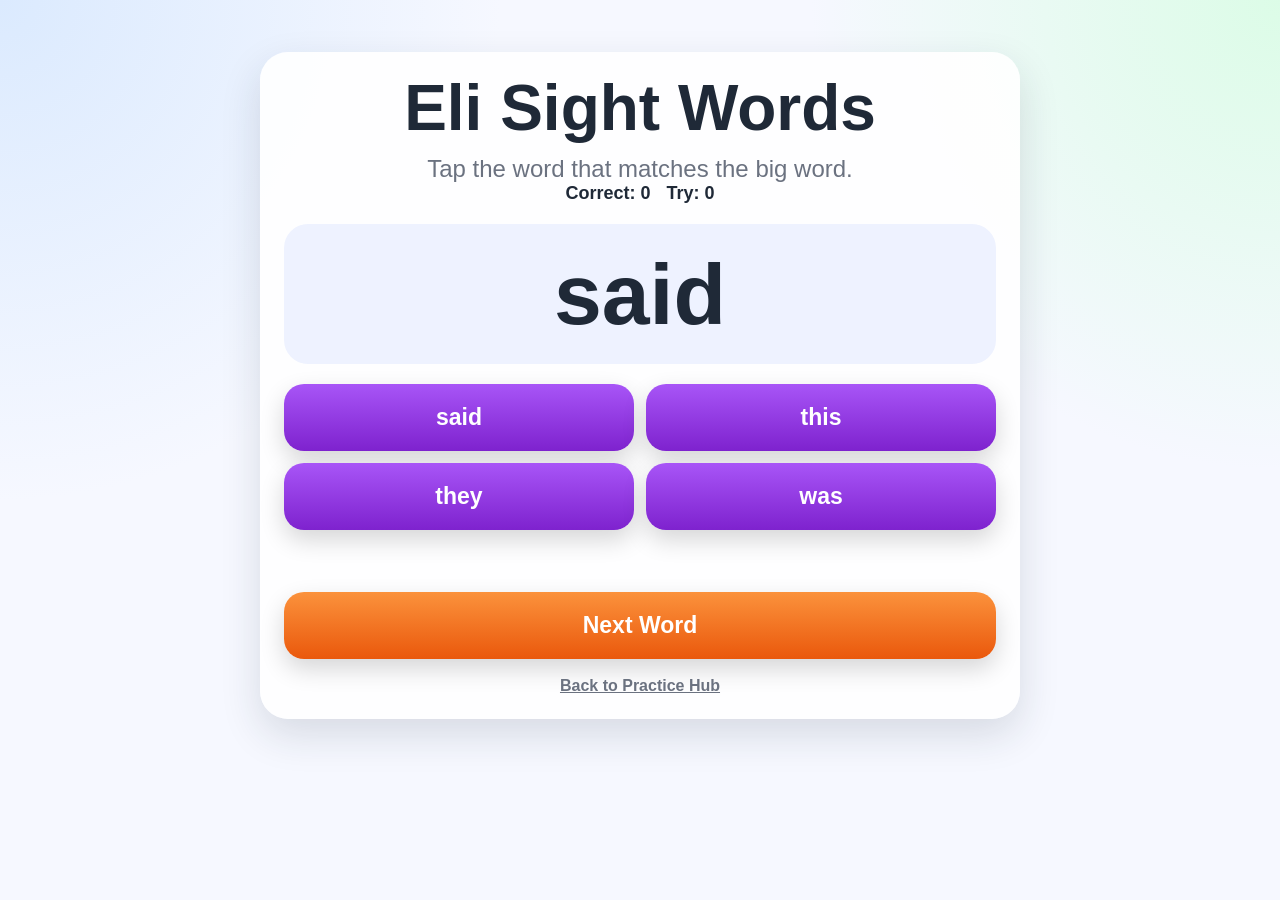
==== eli-ela/index.html @ 2ff0aa4b "change" ====
<!DOCTYPE html>
<html lang="en">
<head>
  <meta charset="UTF-8" />
  <meta name="viewport" content="width=device-width, initial-scale=1.0" />
  <title>Eli Sight Word Game</title>
  <link rel="stylesheet" href="../assets/styles.css" />
</head>
<body>
  <main class="app-shell">
    <section class="game-card">
      <h1>Eli Sight Words</h1>
      <p class="subtitle">Tap the word that matches the big word.</p>

      <div class="score-row">
        <span>Correct: <span id="correctCount">0</span></span>
        <span>Try: <span id="tryCount">0</span></span>
      </div>

      <div class="word-display" id="targetWord">the</div>
      <div class="option-grid" id="options"></div>
      <p id="feedback" class="feedback"></p>

      <div class="controls">
        <button class="big-button orange" onclick="newRound()">Next Word</button>
      </div>

      <a class="small-link" href="../">Back to Practice Hub</a>
    </section>
  </main>

  <script>
    const words = ["the", "and", "you", "said", "was", "for", "are", "with", "his", "they", "this", "have"];
    let target = "";
    let correct = 0;
    let tries = 0;

    function shuffle(array) {
      return array.sort(() => Math.random() - 0.5);
    }

    function newRound() {
      document.getElementById("feedback").textContent = "";
      target = words[Math.floor(Math.random() * words.length)];
      document.getElementById("targetWord").textContent = target;

      let choices = [target];
      while (choices.length < 4) {
        const word = words[Math.floor(Math.random() * words.length)];
        if (!choices.includes(word)) choices.push(word);
      }

      choices = shuffle(choices);
      const options = document.getElementById("options");
      options.innerHTML = "";

      choices.forEach(word => {
        const button = document.createElement("button");
        button.className = "big-button purple";
        button.textContent = word;
        button.onclick = () => checkAnswer(word);
        options.appendChild(button);
      });
    }

    function checkAnswer(word) {
      tries += 1;
      document.getElementById("tryCount").textContent = tries;

      if (word === target) {
        correct += 1;
        document.getElementById("correctCount").textContent = correct;
        document.getElementById("feedback").textContent = "Great job!";
      } else {
        document.getElementById("feedback").textContent = "Try again.";
      }
    }

    newRound();
  </script>
</body>
</html>
---- assets/styles.css ----
:root {
  --bg: #f6f8ff;
  --card: #ffffff;
  --text: #1f2937;
  --muted: #6b7280;
  --green: #22c55e;
  --green-dark: #15803d;
  --blue: #3b82f6;
  --blue-dark: #1d4ed8;
  --yellow: #facc15;
  --shadow: 0 16px 40px rgba(31, 41, 55, 0.14);
}

* { box-sizing: border-box; }

body {
  margin: 0;
  min-height: 100vh;
  font-family: -apple-system, BlinkMacSystemFont, "Segoe UI", Arial, sans-serif;
  color: var(--text);
  background: radial-gradient(circle at top left, #dbeafe, transparent 32%),
              radial-gradient(circle at top right, #dcfce7, transparent 30%),
              var(--bg);
}

.app-shell {
  width: min(980px, 100%);
  margin: 0 auto;
  padding: 32px 18px 48px;
}

.hero {
  text-align: center;
  margin: 18px auto 28px;
}

.eyebrow {
  display: inline-block;
  margin: 0 0 8px;
  padding: 8px 14px;
  border-radius: 999px;
  background: #fff7ed;
  color: #9a3412;
  font-weight: 800;
  letter-spacing: .04em;
  text-transform: uppercase;
  font-size: 13px;
}

h1 {
  margin: 0;
  font-size: clamp(34px, 7vw, 64px);
  line-height: 1.02;
}

.subtitle {
  margin: 14px 0 0;
  font-size: clamp(18px, 3vw, 24px);
  color: var(--muted);
}

.kid-grid {
  display: grid;
  grid-template-columns: repeat(2, minmax(0, 1fr));
  gap: 20px;
}

.kid-card {
  background: rgba(255, 255, 255, 0.9);
  border: 1px solid rgba(255,255,255,0.8);
  border-radius: 28px;
  box-shadow: var(--shadow);
  padding: 26px;
  text-align: center;
}

.avatar {
  width: 84px;
  height: 84px;
  border-radius: 50%;
  display: grid;
  place-items: center;
  margin: 0 auto 14px;
  font-size: 42px;
  font-weight: 900;
  background: var(--yellow);
  color: #713f12;
}

.kid-card h2 {
  margin: 0 0 6px;
  font-size: 34px;
}

.kid-card p {
  margin: 0 0 20px;
  color: var(--muted);
  font-size: 18px;
}

.big-button, button.big-button {
  display: block;
  width: 100%;
  border: 0;
  border-radius: 20px;
  padding: 20px 18px;
  font-size: 23px;
  font-weight: 900;
  text-decoration: none;
  color: white;
  cursor: pointer;
  box-shadow: 0 10px 24px rgba(0,0,0,.16);
}

.green { background: linear-gradient(180deg, var(--green), var(--green-dark)); }
.blue { background: linear-gradient(180deg, var(--blue), var(--blue-dark)); }
.orange { background: linear-gradient(180deg, #fb923c, #ea580c); }
.purple { background: linear-gradient(180deg, #a855f7, #7e22ce); }
.gray { background: #e5e7eb; color: #374151; box-shadow: none; }

.game-card {
  background: rgba(255,255,255,.92);
  border-radius: 28px;
  box-shadow: var(--shadow);
  padding: 24px;
  text-align: center;
  max-width: 760px;
  margin: 20px auto;
}

.word-display {
  min-height: 140px;
  border-radius: 24px;
  background: #eef2ff;
  display: grid;
  place-items: center;
  font-size: clamp(44px, 10vw, 86px);
  font-weight: 900;
  margin: 20px 0;
  padding: 20px;
}

.controls {
  display: grid;
  gap: 12px;
  margin-top: 16px;
}

.option-grid {
  display: grid;
  grid-template-columns: repeat(2, minmax(0, 1fr));
  gap: 12px;
}

.small-link {
  display: inline-block;
  margin-top: 18px;
  color: var(--muted);
  font-weight: 700;
}

.score-row {
  display: flex;
  justify-content: center;
  gap: 16px;
  flex-wrap: wrap;
  font-size: 18px;
  font-weight: 800;
}

.feedback {
  min-height: 34px;
  margin: 12px 0 0;
  font-size: 24px;
  font-weight: 900;
}

textarea {
  width: 100%;
  min-height: 160px;
  border: 2px solid #d1d5db;
  border-radius: 16px;
  padding: 14px;
  font-size: 18px;
}

@media (max-width: 720px) {
  .kid-grid, .option-grid { grid-template-columns: 1fr; }
  .kid-card { padding: 22px; }
}
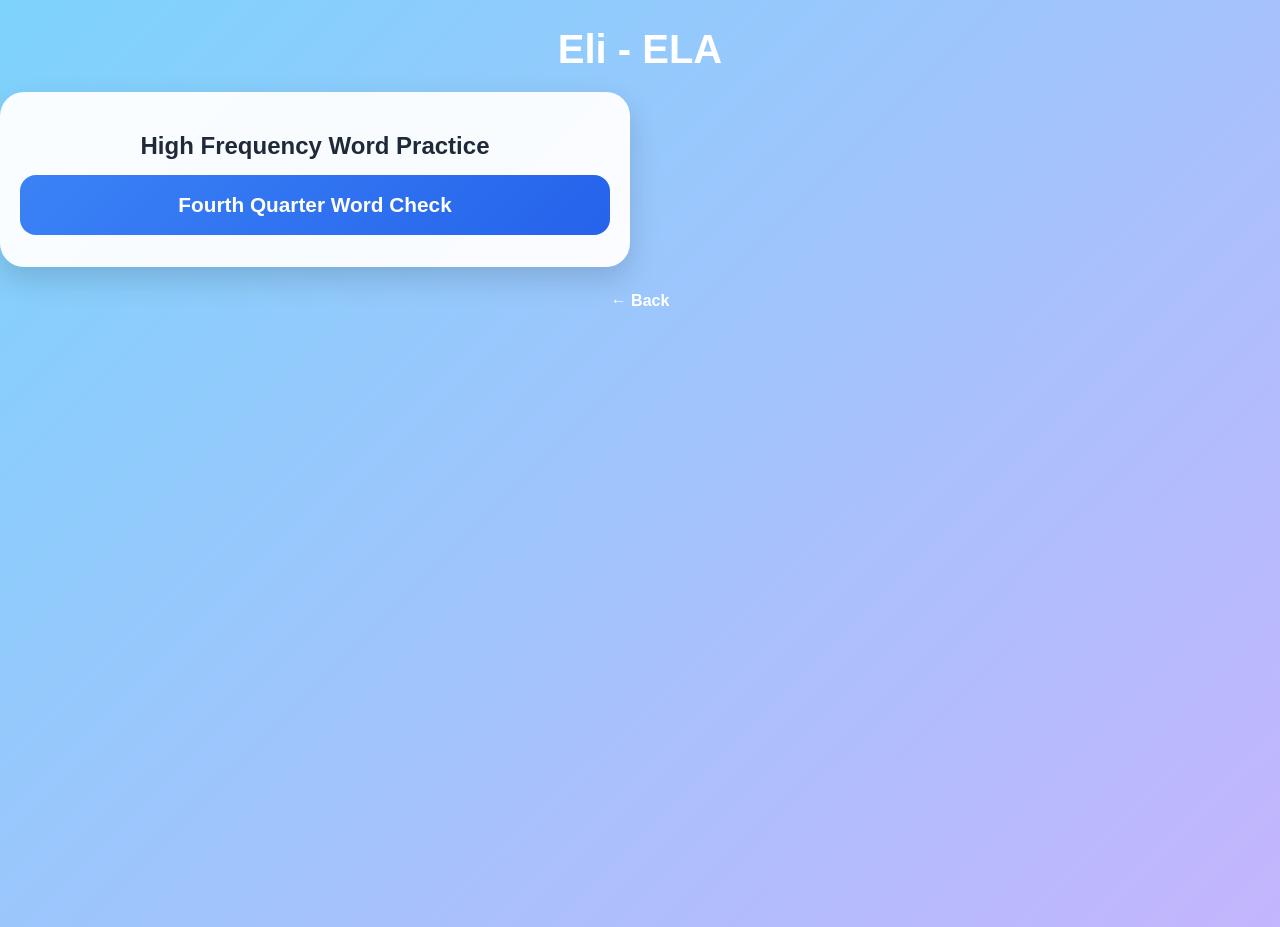
==== commit 4d07bf35: "update" ====
--- a/eli-ela/index.html
+++ b/eli-ela/index.html
@@ -1,82 +1,94 @@
 <!DOCTYPE html>
-<html lang="en">
+<html>
 <head>
-  <meta charset="UTF-8" />
-  <meta name="viewport" content="width=device-width, initial-scale=1.0" />
-  <title>Eli Sight Word Game</title>
+  <meta charset="UTF-8">
+  <title>Eli - ELA</title>
+  <meta name="viewport" content="width=device-width, initial-scale=1.0">
   <link rel="stylesheet" href="../assets/styles.css" />
-</head>
-<body>
-  <main class="app-shell">
-    <section class="game-card">
-      <h1>Eli Sight Words</h1>
-      <p class="subtitle">Tap the word that matches the big word.</p>
 
-      <div class="score-row">
-        <span>Correct: <span id="correctCount">0</span></span>
-        <span>Try: <span id="tryCount">0</span></span>
-      </div>
-
-      <div class="word-display" id="targetWord">the</div>
-      <div class="option-grid" id="options"></div>
-      <p id="feedback" class="feedback"></p>
-
-      <div class="controls">
-        <button class="big-button orange" onclick="newRound()">Next Word</button>
-      </div>
-
-      <a class="small-link" href="../">Back to Practice Hub</a>
-    </section>
-  </main>
-
-  <script>
-    const words = ["the", "and", "you", "said", "was", "for", "are", "with", "his", "they", "this", "have"];
-    let target = "";
-    let correct = 0;
-    let tries = 0;
-
-    function shuffle(array) {
-      return array.sort(() => Math.random() - 0.5);
+  <style>
+    .page-title {
+      text-align: center;
+      color: white;
+      margin-bottom: 20px;
+      font-size: 2.5rem;
     }
 
-    function newRound() {
-      document.getElementById("feedback").textContent = "";
-      target = words[Math.floor(Math.random() * words.length)];
-      document.getElementById("targetWord").textContent = target;
-
-      let choices = [target];
-      while (choices.length < 4) {
-        const word = words[Math.floor(Math.random() * words.length)];
-        if (!choices.includes(word)) choices.push(word);
-      }
-
-      choices = shuffle(choices);
-      const options = document.getElementById("options");
-      options.innerHTML = "";
-
-      choices.forEach(word => {
-        const button = document.createElement("button");
-        button.className = "big-button purple";
-        button.textContent = word;
-        button.onclick = () => checkAnswer(word);
-        options.appendChild(button);
-      });
+    .columns {
+      display: grid;
+      grid-template-columns: 1fr;
+      gap: 20px;
     }
 
-    function checkAnswer(word) {
-      tries += 1;
-      document.getElementById("tryCount").textContent = tries;
-
-      if (word === target) {
-        correct += 1;
-        document.getElementById("correctCount").textContent = correct;
-        document.getElementById("feedback").textContent = "Great job!";
-      } else {
-        document.getElementById("feedback").textContent = "Try again.";
+    @media (min-width: 700px) {
+      .columns {
+        grid-template-columns: 1fr 1fr;
       }
     }
 
-    newRound();
-  </script>
+    .column {
+      background: rgba(255,255,255,0.95);
+      border-radius: 24px;
+      padding: 20px;
+      box-shadow: 0 12px 30px rgba(0,0,0,0.15);
+    }
+
+    .column h2 {
+      text-align: center;
+      margin-bottom: 15px;
+    }
+
+    .game-button {
+      display: block;
+      width: 100%;
+      margin: 12px 0;
+      padding: 18px;
+      border-radius: 16px;
+      text-decoration: none;
+      color: white;
+      font-weight: bold;
+      font-size: 1.3rem;
+      text-align: center;
+      background: linear-gradient(135deg, #3b82f6, #2563eb);
+    }
+
+    .back {
+      display: block;
+      margin-top: 25px;
+      text-align: center;
+      color: white;
+      font-weight: bold;
+      text-decoration: none;
+    }
+  </style>
+</head>
+
+<body>
+
+  <h1 class="page-title">Eli - ELA</h1>
+
+  <div class="columns">
+
+    <!-- High Frequency Words Column -->
+    <div class="column">
+      <h2>High Frequency Word Practice</h2>
+
+      <a class="game-button" href="../eli-words-q4/index.html">
+        Fourth Quarter Word Check
+      </a>
+    </div>
+
+    <!-- Future Columns -->
+    <!--
+    <div class="column">
+      <h2>Reading</h2>
+      <a class="game-button" href="#">Coming Soon</a>
+    </div>
+    -->
+
+  </div>
+
+  <a class="back" href="../index.html">← Back</a>
+
 </body>
-</html>
+</html>
--- a/assets/styles.css
+++ b/assets/styles.css
@@ -1,190 +1,82 @@
-:root {
-  --bg: #f6f8ff;
-  --card: #ffffff;
-  --text: #1f2937;
-  --muted: #6b7280;
-  --green: #22c55e;
-  --green-dark: #15803d;
-  --blue: #3b82f6;
-  --blue-dark: #1d4ed8;
-  --yellow: #facc15;
-  --shadow: 0 16px 40px rgba(31, 41, 55, 0.14);
+* {
+  box-sizing: border-box;
 }
-
-* { box-sizing: border-box; }
 
 body {
   margin: 0;
   min-height: 100vh;
-  font-family: -apple-system, BlinkMacSystemFont, "Segoe UI", Arial, sans-serif;
-  color: var(--text);
-  background: radial-gradient(circle at top left, #dbeafe, transparent 32%),
-              radial-gradient(circle at top right, #dcfce7, transparent 30%),
-              var(--bg);
+  font-family: Arial, Helvetica, sans-serif;
+  background: linear-gradient(135deg, #7dd3fc, #c4b5fd);
+  color: #1f2937;
 }
 
 .app-shell {
-  width: min(980px, 100%);
+  width: 100%;
+  max-width: 900px;
   margin: 0 auto;
-  padding: 32px 18px 48px;
+  padding: 30px 18px;
 }
 
 .hero {
   text-align: center;
-  margin: 18px auto 28px;
+  margin-bottom: 28px;
 }
 
-.eyebrow {
-  display: inline-block;
-  margin: 0 0 8px;
-  padding: 8px 14px;
-  border-radius: 999px;
-  background: #fff7ed;
-  color: #9a3412;
-  font-weight: 800;
-  letter-spacing: .04em;
-  text-transform: uppercase;
-  font-size: 13px;
-}
-
-h1 {
+.hero h1 {
+  font-size: clamp(2.5rem, 8vw, 5rem);
+  color: white;
   margin: 0;
-  font-size: clamp(34px, 7vw, 64px);
-  line-height: 1.02;
-}
-
-.subtitle {
-  margin: 14px 0 0;
-  font-size: clamp(18px, 3vw, 24px);
-  color: var(--muted);
+  text-shadow: 0 4px 12px rgba(0,0,0,0.22);
 }
 
 .kid-grid {
   display: grid;
-  grid-template-columns: repeat(2, minmax(0, 1fr));
-  gap: 20px;
+  grid-template-columns: 1fr;
+  gap: 24px;
+}
+
+@media (min-width: 700px) {
+  .kid-grid {
+    grid-template-columns: 1fr 1fr;
+  }
 }
 
 .kid-card {
-  background: rgba(255, 255, 255, 0.9);
-  border: 1px solid rgba(255,255,255,0.8);
-  border-radius: 28px;
-  box-shadow: var(--shadow);
-  padding: 26px;
+  background: rgba(255, 255, 255, 0.94);
+  border-radius: 30px;
+  padding: 28px;
+  box-shadow: 0 18px 40px rgba(0,0,0,0.18);
   text-align: center;
 }
 
-.avatar {
-  width: 84px;
-  height: 84px;
-  border-radius: 50%;
-  display: grid;
-  place-items: center;
-  margin: 0 auto 14px;
-  font-size: 42px;
-  font-weight: 900;
-  background: var(--yellow);
-  color: #713f12;
+.kid-card h2 {
+  font-size: 2.4rem;
+  margin: 0 0 22px;
 }
 
-.kid-card h2 {
-  margin: 0 0 6px;
-  font-size: 34px;
+.big-button {
+  display: block;
+  width: 100%;
+  padding: 24px;
+  margin: 16px 0;
+  border-radius: 22px;
+  color: white;
+  text-decoration: none;
+  font-size: 2rem;
+  font-weight: 800;
+  box-shadow: 0 10px 20px rgba(0,0,0,0.18);
+  transition: transform 0.12s ease, box-shadow 0.12s ease;
 }
 
-.kid-card p {
-  margin: 0 0 20px;
-  color: var(--muted);
-  font-size: 18px;
+.big-button:active {
+  transform: scale(0.97);
+  box-shadow: 0 5px 12px rgba(0,0,0,0.16);
 }
 
-.big-button, button.big-button {
-  display: block;
-  width: 100%;
-  border: 0;
-  border-radius: 20px;
-  padding: 20px 18px;
-  font-size: 23px;
-  font-weight: 900;
-  text-decoration: none;
-  color: white;
-  cursor: pointer;
-  box-shadow: 0 10px 24px rgba(0,0,0,.16);
+.green {
+  background: linear-gradient(135deg, #22c55e, #16a34a);
 }
 
-.green { background: linear-gradient(180deg, var(--green), var(--green-dark)); }
-.blue { background: linear-gradient(180deg, var(--blue), var(--blue-dark)); }
-.orange { background: linear-gradient(180deg, #fb923c, #ea580c); }
-.purple { background: linear-gradient(180deg, #a855f7, #7e22ce); }
-.gray { background: #e5e7eb; color: #374151; box-shadow: none; }
-
-.game-card {
-  background: rgba(255,255,255,.92);
-  border-radius: 28px;
-  box-shadow: var(--shadow);
-  padding: 24px;
-  text-align: center;
-  max-width: 760px;
-  margin: 20px auto;
-}
-
-.word-display {
-  min-height: 140px;
-  border-radius: 24px;
-  background: #eef2ff;
-  display: grid;
-  place-items: center;
-  font-size: clamp(44px, 10vw, 86px);
-  font-weight: 900;
-  margin: 20px 0;
-  padding: 20px;
-}
-
-.controls {
-  display: grid;
-  gap: 12px;
-  margin-top: 16px;
-}
-
-.option-grid {
-  display: grid;
-  grid-template-columns: repeat(2, minmax(0, 1fr));
-  gap: 12px;
-}
-
-.small-link {
-  display: inline-block;
-  margin-top: 18px;
-  color: var(--muted);
-  font-weight: 700;
-}
-
-.score-row {
-  display: flex;
-  justify-content: center;
-  gap: 16px;
-  flex-wrap: wrap;
-  font-size: 18px;
-  font-weight: 800;
-}
-
-.feedback {
-  min-height: 34px;
-  margin: 12px 0 0;
-  font-size: 24px;
-  font-weight: 900;
-}
-
-textarea {
-  width: 100%;
-  min-height: 160px;
-  border: 2px solid #d1d5db;
-  border-radius: 16px;
-  padding: 14px;
-  font-size: 18px;
-}
-
-@media (max-width: 720px) {
-  .kid-grid, .option-grid { grid-template-columns: 1fr; }
-  .kid-card { padding: 22px; }
-}
+.blue {
+  background: linear-gradient(135deg, #3b82f6, #2563eb);
+}
